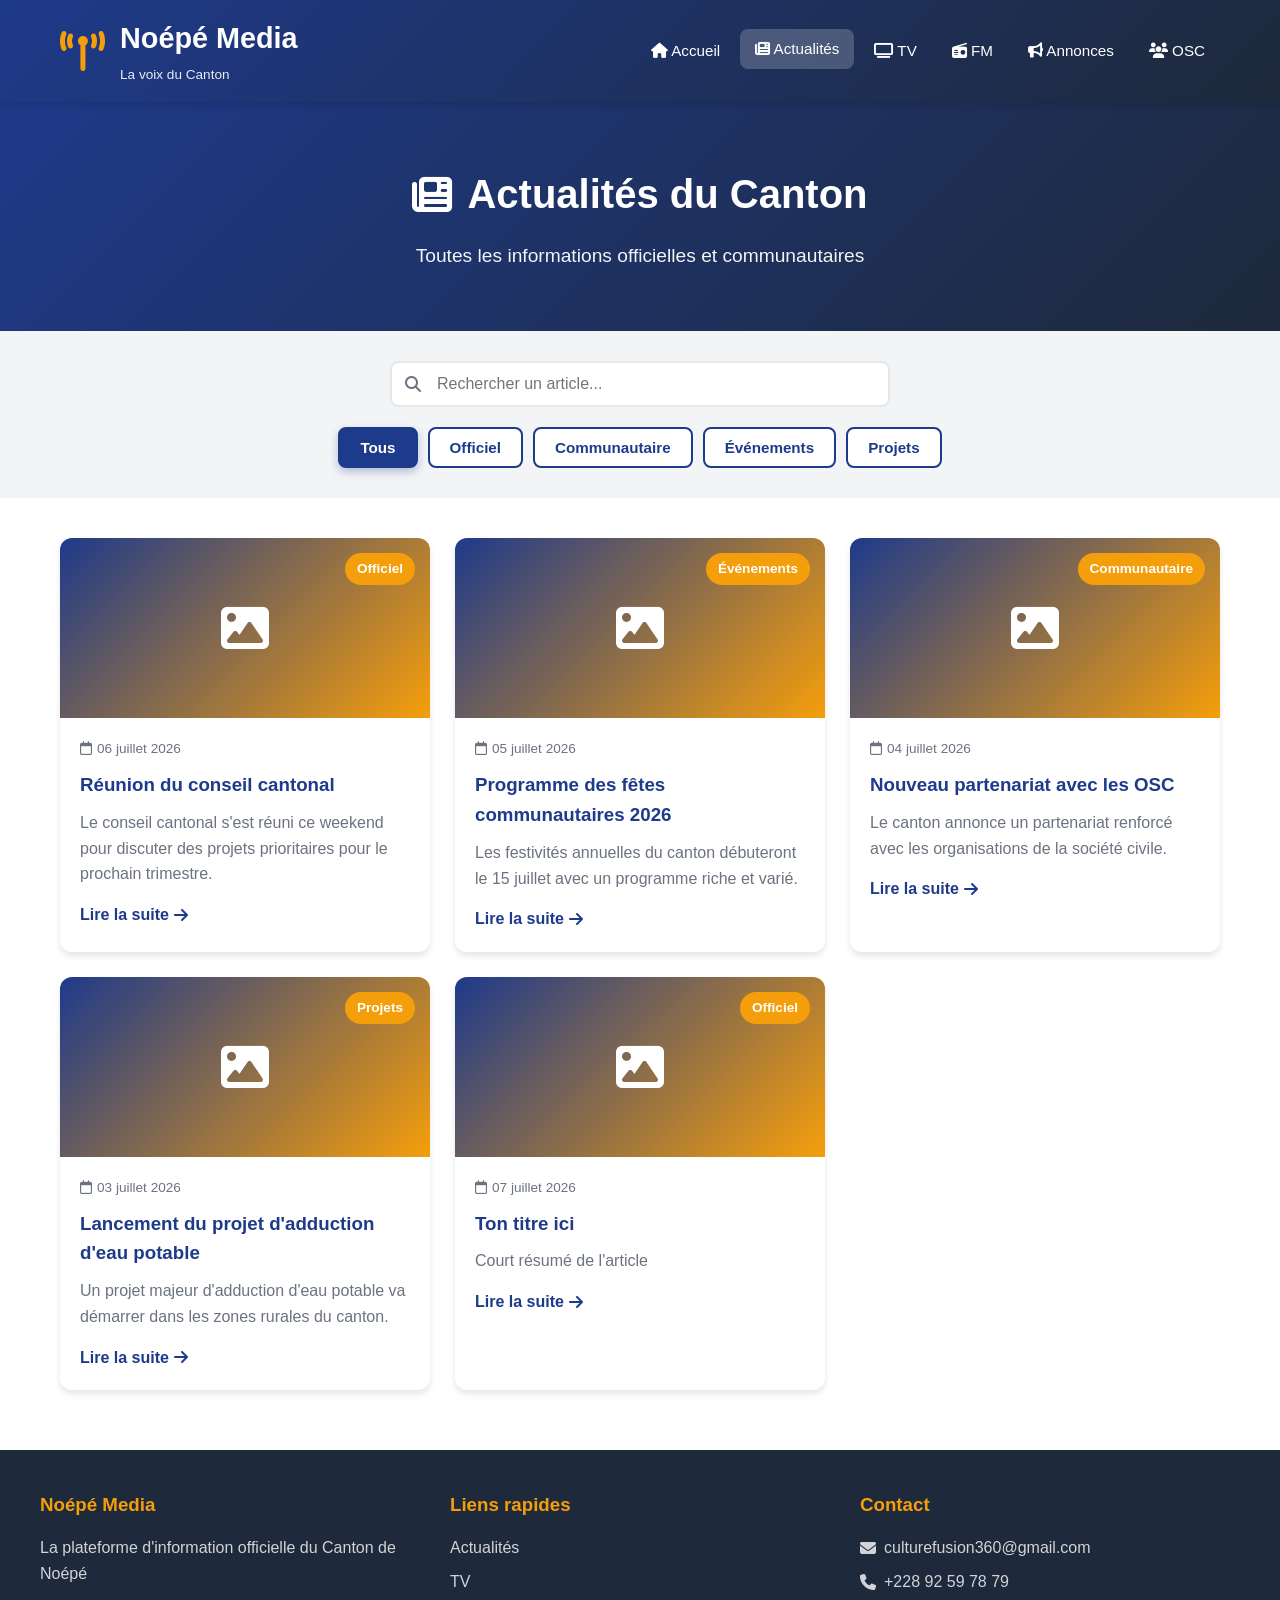
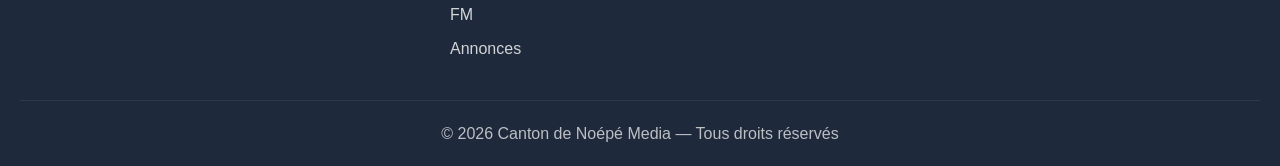
==== actualites.html @ 02be6c0e "Premier déploiement" ====
﻿<!DOCTYPE html>
<html lang="fr">
<head>
  <meta charset="UTF-8">
  <meta name="viewport" content="width=device-width, initial-scale=1.0">
  <title>Actualités - Canton de Noépé Media</title>
  <link rel="stylesheet" href="style.css">
  <link rel="stylesheet" href="https://cdnjs.cloudflare.com/ajax/libs/font-awesome/6.4.0/css/all.min.css">
</head>

<body>

  <!-- HEADER -->
  <header>
    <div class="header-container">
      <div class="logo">
        <i class="fas fa-broadcast-tower"></i>
        <div>
          <h1>Noépé Media</h1>
          <span>La voix du Canton</span>
        </div>
      </div>
      <nav>
        <a href="index.html"><i class="fas fa-home"></i> Accueil</a>
        <a href="actualites.html" class="active"><i class="fas fa-newspaper"></i> Actualités</a>
        <a href="tv.html"><i class="fas fa-tv"></i> TV</a>
        <a href="fm.html"><i class="fas fa-radio"></i> FM</a>
        <a href="annonces.html"><i class="fas fa-bullhorn"></i> Annonces</a>
        <a href="osc.html"><i class="fas fa-users"></i> OSC</a>
      </nav>
    </div>
  </header>

  <!-- HERO PAGE -->
  <section class="page-hero">
    <h2><i class="fas fa-newspaper"></i> Actualités du Canton</h2>
    <p>Toutes les informations officielles et communautaires</p>
  </section>

  <!-- FILTRES -->
  <section class="filters-section">
    <div class="filters-container">
      <div class="search-box">
        <i class="fas fa-search"></i>
        <input type="text" id="searchInput" placeholder="Rechercher un article..." onkeyup="filtrerActualites()">
      </div>
      <div class="filter-buttons">
        <button class="filter-btn active" onclick="filtrerParCategorie('Tous')">Tous</button>
        <button class="filter-btn" onclick="filtrerParCategorie('Officiel')">Officiel</button>
        <button class="filter-btn" onclick="filtrerParCategorie('Communautaire')">Communautaire</button>
        <button class="filter-btn" onclick="filtrerParCategorie('Événements')">Événements</button>
        <button class="filter-btn" onclick="filtrerParCategorie('Projets')">Projets</button>
      </div>
    </div>
  </section>

  <!-- LISTE DES ACTUALITÉS -->
  <section class="news-list">
    <div class="news-grid" id="actualitesContainer">
      <!-- Les actualités seront chargées ici dynamiquement -->
    </div>
  </section>

  <!-- FOOTER -->
  <footer>
    <div class="footer-content">
      <div class="footer-section">
        <h3>Noépé Media</h3>
        <p>La plateforme d'information officielle du Canton de Noépé</p>
      </div>
      <div class="footer-section">
        <h3>Liens rapides</h3>
        <a href="actualites.html">Actualités</a>
        <a href="tv.html">TV</a>
        <a href="fm.html">FM</a>
        <a href="annonces.html">Annonces</a>
      </div>
      <div class="footer-section">
        <h3>Contact</h3>
        <p><i class="fas fa-envelope"></i> culturefusion360@gmail.com</p>
        <p><i class="fas fa-phone"></i> +228 92 59 78 79</p>
      </div>
    </div>
    <div class="footer-bottom">
      <p>© 2026 Canton de Noépé Media — Tous droits réservés</p>
    </div>
  </footer>

  <!-- SCRIPT POUR CHARGER LES ACTUALITÉS -->
  <script>
    let toutesLesActualites = [];

    fetch('data/actualites.json')
      .then(response => response.json())
      .then(data => {
        toutesLesActualites = data.actualites;
        afficherActualites(toutesLesActualites);
      })
      .catch(error => console.error('Erreur:', error));

    function afficherActualites(actualites) {
      const container = document.getElementById('actualitesContainer');
      container.innerHTML = '';

      if (actualites.length === 0) {
        container.innerHTML = '<p style="text-align:center; grid-column: 1/-1;">Aucune actualité trouvée</p>';
        return;
      }

      actualites.forEach(actualite => {
        const dateFormatee = new Date(actualite.date).toLocaleDateString('fr-FR', {
          day: '2-digit',
          month: 'long',
          year: 'numeric'
        });

        // Vérifier si une image existe
        const hasImage = actualite.image && actualite.image !== '';
        const imageClass = hasImage ? 'has-image' : '';
        
        const imageContent = hasImage 
          ? `<img src="${actualite.image}" alt="${actualite.titre}" onerror="this.style.display='none'; this.parentElement.querySelector('i').style.display='block';">`
          : '<i class="fas fa-image"></i>';

        const card = `
          <article class="news-card" data-categorie="${actualite.categorie}">
            <div class="news-image ${imageClass}">
              ${imageContent}
              <i class="fas fa-image" style="display:none;"></i>
              <span class="news-category">${actualite.categorie}</span>
            </div>
            <div class="news-content">
              <span class="news-date"><i class="far fa-calendar"></i> ${dateFormatee}</span>
              <h3>${actualite.titre}</h3>
              <p>${actualite.resume}</p>
              <a href="${actualite.lien}" class="read-more">Lire la suite <i class="fas fa-arrow-right"></i></a>
            </div>
          </article>
        `;
        container.innerHTML += card;
      });
    }

    function filtrerParCategorie(categorie) {
      document.querySelectorAll('.filter-btn').forEach(btn => {
        btn.classList.remove('active');
        if (btn.textContent.trim() === categorie) {
          btn.classList.add('active');
        }
      });

      if (categorie === 'Tous') {
        afficherActualites(toutesLesActualites);
      } else {
        const actualitesFiltrees = toutesLesActualites.filter(a => a.categorie === categorie);
        afficherActualites(actualitesFiltrees);
      }
    }

    function filtrerActualites() {
      const recherche = document.getElementById('searchInput').value.toLowerCase();
      const actualitesFiltrees = toutesLesActualites.filter(a => 
        a.titre.toLowerCase().includes(recherche) || 
        a.resume.toLowerCase().includes(recherche)
      );
      afficherActualites(actualitesFiltrees);
    }
  </script>

</body>
</html>
---- style.css ----
﻿/* ============================================
   VARIABLES ET RESET
   ============================================ */
:root {
  --primary: #1e3a8a;
  --primary-dark: #1e293b;
  --secondary: #f59e0b;
  --accent: #10b981;
  --bg-light: #f3f4f6;
  --text-dark: #1f2937;
  --text-light: #6b7280;
  --white: #ffffff;
  --shadow: 0 4px 6px rgba(0,0,0,0.1);
  --radius: 12px;
}

* { margin: 0; padding: 0; box-sizing: border-box; }

body {
  font-family: 'Segoe UI', Tahoma, Geneva, Verdana, sans-serif;
  line-height: 1.6;
  color: var(--text-dark);
  background: var(--white);
}

/* ============================================
   HEADER & NAVIGATION
   ============================================ */
header {
  background: linear-gradient(135deg, var(--primary), var(--primary-dark));
  color: var(--white);
  padding: 15px 0;
  position: sticky;
  top: 0;
  z-index: 1000;
  box-shadow: var(--shadow);
}

.header-container {
  max-width: 1200px;
  margin: 0 auto;
  padding: 0 20px;
  display: flex;
  justify-content: space-between;
  align-items: center;
  flex-wrap: wrap;
}

.logo { display: flex; align-items: center; gap: 15px; }
.logo i { font-size: 2.5rem; color: var(--secondary); }
.logo h1 { font-size: 1.8rem; margin: 0; }
.logo span { font-size: 0.85rem; opacity: 0.9; }

nav { display: flex; gap: 5px; flex-wrap: wrap; }
nav a {
  color: var(--white);
  text-decoration: none;
  padding: 8px 15px;
  border-radius: 8px;
  transition: all 0.3s;
  font-size: 0.95rem;
}
nav a:hover, nav a.active { background: rgba(255,255,255,0.2); transform: translateY(-2px); }

/* ============================================
   HERO (ACCUEIL)
   ============================================ */
.hero {
  background: linear-gradient(135deg, var(--primary), var(--primary-dark));
  color: var(--white);
  padding: 80px 20px;
  text-align: center;
}

.hero-content { max-width: 800px; margin: 0 auto; }
.hero h2 { font-size: 2.5rem; margin-bottom: 20px; }
.hero p { font-size: 1.2rem; margin-bottom: 30px; opacity: 0.95; }

.hero-buttons { display: flex; gap: 15px; justify-content: center; flex-wrap: wrap; }

/* ============================================
   BOUTONS
   ============================================ */
.btn {
  padding: 12px 30px;
  border-radius: 8px;
  text-decoration: none;
  font-weight: 600;
  transition: all 0.3s;
  display: inline-flex;
  align-items: center;
  gap: 8px;
}

.btn-primary { background: var(--secondary); color: var(--white); }
.btn-primary:hover { background: #d97706; transform: translateY(-2px); }
.btn-secondary { background: rgba(255,255,255,0.2); color: var(--white); border: 2px solid var(--white); }
.btn-secondary:hover { background: var(--white); color: var(--primary); }

/* ============================================
   STATS (ACCUEIL)
   ============================================ */
.stats {
  max-width: 1200px;
  margin: -40px auto 0;
  padding: 0 20px;
  display: grid;
  grid-template-columns: repeat(auto-fit, minmax(200px, 1fr));
  gap: 20px;
  position: relative;
  z-index: 10;
}

.stat-card {
  background: var(--white);
  padding: 30px;
  border-radius: var(--radius);
  text-align: center;
  box-shadow: var(--shadow);
  transition: transform 0.3s;
}
.stat-card:hover { transform: translateY(-5px); }
.stat-card i { font-size: 2.5rem; color: var(--primary); margin-bottom: 10px; }
.stat-card h3 { font-size: 2rem; color: var(--primary); margin: 10px 0; }
.stat-card p { color: var(--text-light); }

/* ============================================
   FOOTER
   ============================================ */
footer {
  background: var(--primary-dark);
  color: var(--white);
  padding: 40px 20px 20px;
  margin-top: 60px;
}

.footer-content {
  max-width: 1200px;
  margin: 0 auto;
  display: grid;
  grid-template-columns: repeat(auto-fit, minmax(250px, 1fr));
  gap: 30px;
  margin-bottom: 30px;
}

.footer-section h3 { margin-bottom: 15px; color: var(--secondary); }
.footer-section a { display: block; color: var(--white); text-decoration: none; margin-bottom: 8px; opacity: 0.8; }
.footer-section a:hover { opacity: 1; }
.footer-section p { opacity: 0.8; margin-bottom: 8px; display: flex; align-items: center; gap: 8px; }
.footer-bottom { text-align: center; padding-top: 20px; border-top: 1px solid rgba(255,255,255,0.1); opacity: 0.7; }

/* ============================================
   PAGES INTÉRIEURES - HERO
   ============================================ */
.page-hero {
  background: linear-gradient(135deg, var(--primary), var(--primary-dark));
  color: var(--white);
  padding: 60px 20px;
  text-align: center;
}
.page-hero h2 { font-size: 2.5rem; margin-bottom: 15px; color: var(--white); justify-content: center; display: flex; align-items: center; gap: 15px; }
.page-hero p { font-size: 1.2rem; opacity: 0.95; }

/* ============================================
   FILTRES ET RECHERCHE (ACTUALITÉS)
   ============================================ */
.filters-section {
  background: var(--bg-light);
  padding: 30px 20px;
  margin: 0;
  max-width: 100%;
}

.filters-container {
  max-width: 1200px;
  margin: 0 auto;
  display: flex;
  flex-direction: column;
  gap: 20px;
  align-items: center;
}

.search-box {
  position: relative;
  width: 100%;
  max-width: 500px;
}

.search-box i {
  position: absolute;
  left: 15px;
  top: 50%;
  transform: translateY(-50%);
  color: var(--text-light);
}

.search-box input {
  width: 100%;
  padding: 12px 15px 12px 45px;
  border: 2px solid #e5e7eb;
  border-radius: 8px;
  font-size: 1rem;
  transition: border-color 0.3s;
}

.search-box input:focus {
  outline: none;
  border-color: var(--primary);
}

.filter-buttons {
  display: flex;
  gap: 10px;
  justify-content: center;
  flex-wrap: wrap;
}

.filter-btn {
  padding: 10px 20px;
  border: 2px solid var(--primary);
  background: var(--white);
  color: var(--primary);
  border-radius: 8px;
  cursor: pointer;
  font-weight: 600;
  transition: all 0.3s;
  font-size: 0.95rem;
}

.filter-btn:hover {
  background: var(--primary);
  color: var(--white);
  transform: translateY(-2px);
}

.filter-btn.active {
  background: var(--primary);
  color: var(--white);
  box-shadow: 0 4px 8px rgba(30, 58, 138, 0.3);
}

/* ============================================
   CATÉGORIES (TV & FM)
   ============================================ */
.categories-section {
  max-width: 1200px;
  margin: 40px auto;
  padding: 0 20px;
}

.category-tabs {
  display: flex;
  gap: 10px;
  flex-wrap: wrap;
  justify-content: center;
}

.category-tab {
  padding: 12px 25px;
  border: 2px solid var(--primary);
  background: var(--white);
  color: var(--primary);
  border-radius: 8px;
  cursor: pointer;
  font-weight: 600;
  transition: all 0.3s;
  display: flex;
  align-items: center;
  gap: 8px;
  font-size: 0.95rem;
}

.category-tab:hover {
  background: var(--primary);
  color: var(--white);
  transform: translateY(-2px);
}

.category-tab.active {
  background: var(--primary);
  color: var(--white);
  box-shadow: 0 4px 8px rgba(30, 58, 138, 0.3);
}

/* ============================================
   GRILLES - ACTUALITÉS, TV, OSC, ANNONCES
   ============================================ */
.news-list, .video-grid-section, .osc-list, .ads-section, .audio-list {
  max-width: 1200px;
  margin: 40px auto;
  padding: 0 20px;
}

.news-list h2, .osc-list h2, .ads-section h2 {
  font-size: 2rem;
  margin-bottom: 30px;
  color: var(--primary);
}

.news-grid, .video-grid, .osc-grid, .ads-grid {
  display: grid;
  grid-template-columns: repeat(auto-fill, minmax(320px, 1fr));
  gap: 25px;
  margin-top: 30px;
}

.audio-grid {
  display: grid;
  gap: 20px;
  margin-top: 30px;
}

/* ============================================
   CARTES - ACTUALITÉS
   ============================================ */
.news-card {
  background: var(--white);
  border-radius: var(--radius);
  overflow: hidden;
  box-shadow: var(--shadow);
  transition: all 0.3s;
}
.news-card:hover { transform: translateY(-5px); box-shadow: 0 8px 16px rgba(0,0,0,0.15); }

.news-image {
  background: linear-gradient(135deg, var(--primary), var(--secondary));
  height: 180px;
  display: flex;
  align-items: center;
  justify-content: center;
  color: var(--white);
  font-size: 3rem;
  position: relative;
}

.news-category {
  position: absolute;
  top: 15px;
  right: 15px;
  background: var(--secondary);
  color: var(--white);
  padding: 5px 12px;
  border-radius: 20px;
  font-size: 0.85rem;
  font-weight: 600;
}

.news-content { padding: 20px; }
.news-date { color: var(--text-light); font-size: 0.85rem; display: flex; align-items: center; gap: 5px; }
.news-content h3 { margin: 10px 0; color: var(--primary); }
.news-content p { color: var(--text-light); margin-bottom: 15px; }

.read-more {
  color: var(--primary);
  text-decoration: none;
  font-weight: 600;
  display: inline-flex;
  align-items: center;
  gap: 5px;
  transition: gap 0.3s;
}
.read-more:hover { gap: 10px; }

/* ============================================
   CARTES - VIDÉOS TV
   ============================================ */
.featured-video { max-width: 1200px; margin: 40px auto; padding: 0 20px; }

.video-container {
  background: var(--primary-dark);
  border-radius: var(--radius);
  overflow: hidden;
  margin-bottom: 20px;
}

.video-info {
  background: var(--white);
  padding: 25px;
  border-radius: var(--radius);
  box-shadow: var(--shadow);
}
.video-info h3 { color: var(--primary); margin-bottom: 15px; }
.video-info p { color: var(--text-light); }

.video-meta {
  display: flex;
  gap: 20px;
  margin-top: 15px;
  flex-wrap: wrap;
}
.video-meta span {
  color: var(--text-light);
  display: flex;
  align-items: center;
  gap: 5px;
}

.video-card {
  background: var(--white);
  border-radius: var(--radius);
  overflow: hidden;
  box-shadow: var(--shadow);
  transition: all 0.3s;
  cursor: pointer;
}
.video-card:hover { transform: translateY(-5px); box-shadow: 0 8px 16px rgba(0,0,0,0.15); }

.video-thumbnail {
  background: linear-gradient(135deg, var(--primary), var(--primary-dark));
  height: 200px;
  display: flex;
  align-items: center;
  justify-content: center;
  position: relative;
  color: var(--white);
}

.video-thumbnail i {
  font-size: 4rem;
  opacity: 0.8;
}

.video-duration {
  position: absolute;
  bottom: 10px;
  right: 10px;
  background: rgba(0,0,0,0.8);
  color: var(--white);
  padding: 5px 10px;
  border-radius: 5px;
  font-size: 0.85rem;
  font-weight: 600;
}

.video-card-content { padding: 20px; }
.video-card-content h4 { color: var(--primary); margin-bottom: 10px; }
.video-card-content p { color: var(--text-light); margin-bottom: 15px; }

/* ============================================
   CARTES - AUDIO FM
   ============================================ */
.main-player { max-width: 1200px; margin: 40px auto; padding: 0 20px; }

.player-container {
  background: linear-gradient(135deg, var(--primary), var(--primary-dark));
  border-radius: var(--radius);
  padding: 40px;
  color: var(--white);
  text-align: center;
}

.player-visual i { font-size: 4rem; margin-bottom: 20px; animation: pulse 2s infinite; }
.player-visual h3 { font-size: 1.8rem; margin-bottom: 10px; }

@keyframes pulse {
  0%, 100% { opacity: 1; }
  50% { opacity: 0.5; }
}

.player-controls audio {
  width: 100%;
  max-width: 600px;
  margin-top: 20px;
}

.player-info {
  display: flex;
  justify-content: center;
  gap: 30px;
  flex-wrap: wrap;
  margin-top: 20px;
}

.info-item {
  display: flex;
  align-items: center;
  gap: 8px;
}

.audio-card {
  background: var(--white);
  border-radius: var(--radius);
  padding: 25px;
  box-shadow: var(--shadow);
  display: flex;
  gap: 20px;
  transition: all 0.3s;
  cursor: pointer;
}

.audio-card:hover {
  transform: translateX(5px);
  box-shadow: 0 8px 16px rgba(0,0,0,0.15);
}

.audio-icon {
  flex-shrink: 0;
  width: 80px;
  height: 80px;
  background: linear-gradient(135deg, var(--primary), var(--secondary));
  border-radius: 50%;
  display: flex;
  align-items: center;
  justify-content: center;
  color: var(--white);
  font-size: 2.5rem;
}

.audio-content { flex: 1; }
.audio-content h4 { color: var(--primary); margin-bottom: 8px; }
.audio-content p { color: var(--text-light); margin-bottom: 15px; }

.audio-meta {
  display: flex;
  gap: 20px;
  margin-bottom: 15px;
  flex-wrap: wrap;
}

.audio-meta span {
  color: var(--text-light);
  font-size: 0.9rem;
  display: flex;
  align-items: center;
  gap: 5px;
}

.audio-content audio { width: 100%; }

/* ============================================
   CARTES - OSC
   ============================================ */
.osc-card {
  background: var(--white);
  border-radius: var(--radius);
  overflow: hidden;
  box-shadow: var(--shadow);
  transition: all 0.3s;
}
.osc-card:hover { transform: translateY(-5px); box-shadow: 0 8px 16px rgba(0,0,0,0.15); }

.osc-header {
  background: linear-gradient(135deg, var(--primary), var(--primary-dark));
  padding: 25px;
  display: flex;
  align-items: center;
  gap: 20px;
  color: var(--white);
}

.osc-logo {
  width: 70px;
  height: 70px;
  background: rgba(255,255,255,0.2);
  border-radius: 50%;
  display: flex;
  align-items: center;
  justify-content: center;
  font-size: 2rem;
  flex-shrink: 0;
}

.osc-info h3 { font-size: 1.3rem; margin-bottom: 5px; }
.osc-category { background: var(--secondary); padding: 4px 12px; border-radius: 20px; font-size: 0.85rem; font-weight: 600; display: inline-block; }

.osc-content { padding: 25px; }
.osc-content p { color: var(--text-light); margin-bottom: 20px; }

.osc-details { margin-bottom: 20px; }
.detail-item {
  display: flex;
  align-items: center;
  gap: 10px;
  margin-bottom: 10px;
  color: var(--text-dark);
}
.detail-item i { color: var(--primary); width: 20px; }

.osc-actions { display: flex; gap: 10px; }
.osc-actions .btn { flex: 1; justify-content: center; padding: 10px 20px; font-size: 0.9rem; }

/* ============================================
   CARTES - ANNONCES
   ============================================ */
.ads-section h2 {
  font-size: 2rem;
  margin-bottom: 30px;
  color: var(--primary);
  display: flex;
  align-items: center;
  gap: 10px;
}

.ad-card {
  background: #fff3cd;
  padding: 25px;
  border-radius: var(--radius);
  text-align: center;
  border-left: 4px solid var(--secondary);
}

.ad-card i { font-size: 2.5rem; color: var(--secondary); margin-bottom: 15px; }
.ad-card h4 { color: var(--primary); margin-bottom: 10px; }

/* ============================================
   PAGINATION
   ============================================ */
.pagination {
  display: flex;
  justify-content: center;
  gap: 10px;
  margin-top: 40px;
}

.page-btn {
  padding: 10px 15px;
  border: 2px solid var(--primary);
  background: var(--white);
  color: var(--primary);
  border-radius: 8px;
  cursor: pointer;
  font-weight: 600;
  transition: all 0.3s;
}

.page-btn:hover, .page-btn.active {
  background: var(--primary);
  color: var(--white);
}

/* ============================================
   RESPONSIVE - MOBILE
   ============================================ */
@media (max-width: 768px) {
  .header-container { flex-direction: column; text-align: center; }
  nav { margin-top: 15px; justify-content: center; }
  .hero h2 { font-size: 1.8rem; }
  .page-hero h2 { font-size: 1.8rem; }
  .stats { grid-template-columns: repeat(2, 1fr); }
  
  .filter-buttons, .category-tabs { gap: 8px; }
  .filter-btn, .category-tab { padding: 8px 15px; font-size: 0.9rem; }
  
  .news-grid, .video-grid, .osc-grid {
    grid-template-columns: 1fr;
  }
  
  .audio-card { flex-direction: column; text-align: center; }
  .audio-icon { margin: 0 auto; }
  
  .osc-header { flex-direction: column; text-align: center; }
  .osc-actions { flex-direction: column; }
  
  .video-meta, .player-info { justify-content: center; }
}

/* ============================================
   IMAGES DANS LES CARTES
   ============================================ */

.news-image img,
.video-thumbnail img,
.osc-logo img {
  width: 100%;
  height: 100%;
  object-fit: cover;
  display: block;
}

.news-image i,
.video-thumbnail i,
.osc-logo i {
  z-index: 1;
}

/* Si l'image existe, masquer l'icône */
.news-image.has-image i,
.video-thumbnail.has-image i,
.osc-logo.has-image i {
  display: none;
}

/* Améliorer l'affichage des images */
.news-image {
  position: relative;
  overflow: hidden;
}

.news-image img {
  transition: transform 0.3s;
}

.news-card:hover .news-image img {
  transform: scale(1.05);
}

/* Logo plus grand pour OSC */
.osc-logo.large {
  width: 120px;
  height: 120px;
  font-size: 3rem;
}

/* ============================================
   IMAGES - TV, FM, OSC
   ============================================ */

/* Images dans les vidéos */
.video-thumbnail img {
  width: 100%;
  height: 100%;
  object-fit: cover;
  display: block;
}

.video-thumbnail.has-image i {
  display: none;
}

.video-thumbnail.has-image img {
  position: absolute;
  top: 0;
  left: 0;
}

.video-card:hover .video-thumbnail img {
  transform: scale(1.05);
  transition: transform 0.3s;
}

/* Images dans le player FM */
.player-visual {
  position: relative;
}

.player-visual img.player-cover {
  width: 150px;
  height: 150px;
  border-radius: 50%;
  object-fit: cover;
  margin-bottom: 20px;
  border: 4px solid rgba(255,255,255,0.3);
}

.player-visual.has-image .player-icon {
  display: none;
}

/* Images dans les cartes audio */
.audio-icon img {
  width: 100%;
  height: 100%;
  object-fit: cover;
  border-radius: 50%;
}

.audio-icon.has-image i {
  display: none;
}

/* Images dans les OSC */
.osc-logo img {
  width: 100%;
  height: 100%;
  object-fit: cover;
  border-radius: 50%;
}

.osc-logo.has-image i {
  display: none;
}

.osc-photo-container {
  width: 100%;
  height: 200px;
  overflow: hidden;
}

.osc-photo {
  width: 100%;
  height: 100%;
  object-fit: cover;
  transition: transform 0.3s;
}

.osc-card:hover .osc-photo {
  transform: scale(1.05);
}

/* Responsive */
@media (max-width: 768px) {
  .player-visual img.player-cover {
    width: 120px;
    height: 120px;
  }
}
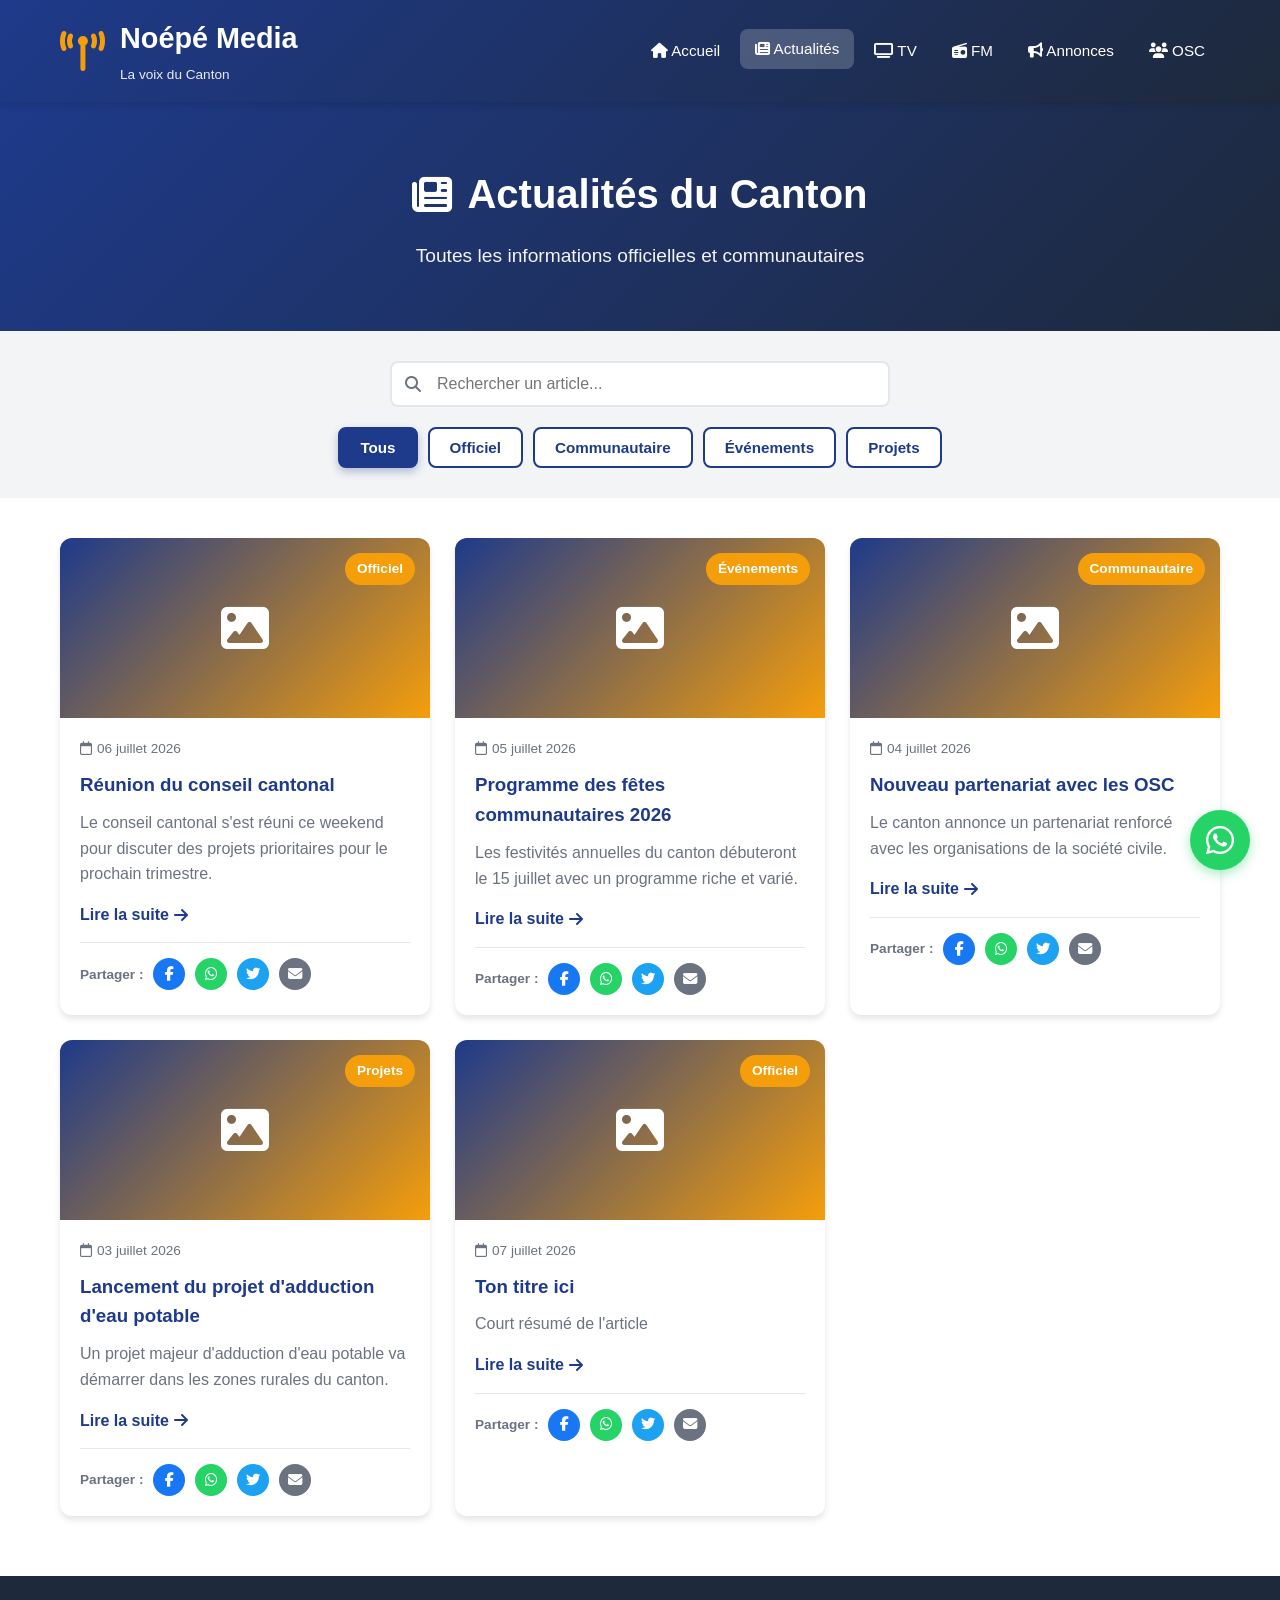
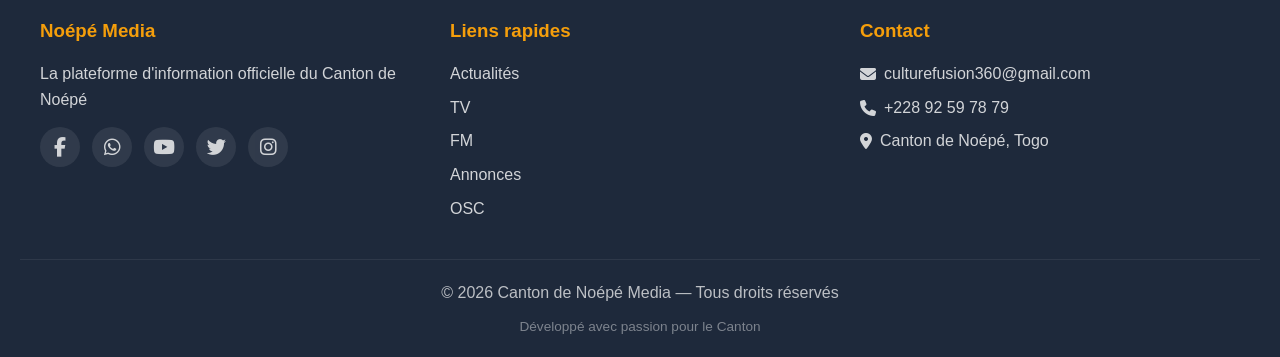
==== commit 8889fe73: "Ajout réseaux sociaux, boutons de partage et WhatsApp flottant" ====
--- a/actualites.html
+++ b/actualites.html
@@ -4,6 +4,28 @@
   <meta charset="UTF-8">
   <meta name="viewport" content="width=device-width, initial-scale=1.0">
   <title>Actualités - Canton de Noépé Media</title>
+  
+  <!-- MÉTADONNÉES POUR PARTAGE SOCIAL (Open Graph) -->
+  <meta property="og:title" content="Actualités - Noépé Media">
+  <meta property="og:description" content="Toutes les informations officielles et communautaires du Canton de Noépé">
+  <meta property="og:image" content="https://mario12185.github.io/noepe-media/images/logo.png">
+  <meta property="og:url" content="https://mario12185.github.io/noepe-media/actualites.html">
+  <meta property="og:type" content="website">
+  <meta property="og:locale" content="fr_FR">
+  
+  <!-- Twitter Card -->
+  <meta name="twitter:card" content="summary_large_image">
+  <meta name="twitter:title" content="Actualités - Noépé Media">
+  <meta name="twitter:description" content="Toutes les informations officielles et communautaires du Canton de Noépé">
+  <meta name="twitter:image" content="https://mario12185.github.io/noepe-media/images/logo.png">
+  
+  <!-- Description SEO -->
+  <meta name="description" content="Actualités officielles et communautaires du Canton de Noépé. Restez informé sur les projets, événements et décisions du canton.">
+  
+  <!-- Favicon -->
+  <link rel="icon" type="image/png" href="images/favicon.png">
+  
+  <!-- Styles -->
   <link rel="stylesheet" href="style.css">
   <link rel="stylesheet" href="https://cdnjs.cloudflare.com/ajax/libs/font-awesome/6.4.0/css/all.min.css">
 </head>
@@ -67,6 +89,23 @@
       <div class="footer-section">
         <h3>Noépé Media</h3>
         <p>La plateforme d'information officielle du Canton de Noépé</p>
+        <div class="social-links">
+          <a href="https://facebook.com/noepemedia" target="_blank" title="Facebook" class="facebook">
+            <i class="fab fa-facebook-f"></i>
+          </a>
+          <a href="https://wa.me/22892597879" target="_blank" title="WhatsApp" class="whatsapp">
+            <i class="fab fa-whatsapp"></i>
+          </a>
+          <a href="https://youtube.com/@noepemedia" target="_blank" title="YouTube" class="youtube">
+            <i class="fab fa-youtube"></i>
+          </a>
+          <a href="https://twitter.com/noepemedia" target="_blank" title="Twitter" class="twitter">
+            <i class="fab fa-twitter"></i>
+          </a>
+          <a href="https://instagram.com/noepemedia" target="_blank" title="Instagram" class="instagram">
+            <i class="fab fa-instagram"></i>
+          </a>
+        </div>
       </div>
       <div class="footer-section">
         <h3>Liens rapides</h3>
@@ -74,17 +113,25 @@
         <a href="tv.html">TV</a>
         <a href="fm.html">FM</a>
         <a href="annonces.html">Annonces</a>
+        <a href="osc.html">OSC</a>
       </div>
       <div class="footer-section">
         <h3>Contact</h3>
         <p><i class="fas fa-envelope"></i> culturefusion360@gmail.com</p>
         <p><i class="fas fa-phone"></i> +228 92 59 78 79</p>
+        <p><i class="fas fa-map-marker-alt"></i> Canton de Noépé, Togo</p>
       </div>
     </div>
     <div class="footer-bottom">
       <p>© 2026 Canton de Noépé Media — Tous droits réservés</p>
+      <p class="footer-credits">Développé avec passion pour le Canton</p>
     </div>
   </footer>
+
+  <!-- BOUTON WHATSAPP FLOTTANT -->
+  <a href="https://wa.me/22892597879?text=Bonjour%20Noépé%20Media%20!" target="_blank" class="whatsapp-float" title="Contactez-nous sur WhatsApp">
+    <i class="fab fa-whatsapp"></i>
+  </a>
 
   <!-- SCRIPT POUR CHARGER LES ACTUALITÉS -->
   <script>
@@ -121,6 +168,11 @@
         const imageContent = hasImage 
           ? `<img src="${actualite.image}" alt="${actualite.titre}" onerror="this.style.display='none'; this.parentElement.querySelector('i').style.display='block';">`
           : '<i class="fas fa-image"></i>';
+
+        // URL de partage
+        const shareUrl = encodeURIComponent(window.location.href);
+        const shareTitle = encodeURIComponent(actualite.titre);
+        const shareText = encodeURIComponent(actualite.resume);
 
         const card = `
           <article class="news-card" data-categorie="${actualite.categorie}">
@@ -134,6 +186,23 @@
               <h3>${actualite.titre}</h3>
               <p>${actualite.resume}</p>
               <a href="${actualite.lien}" class="read-more">Lire la suite <i class="fas fa-arrow-right"></i></a>
+              
+              <!-- BOUTONS DE PARTAGE -->
+              <div class="share-buttons">
+                <span class="share-label">Partager :</span>
+                <a href="https://www.facebook.com/sharer/sharer.php?u=${shareUrl}" target="_blank" class="share-btn facebook" title="Partager sur Facebook">
+                  <i class="fab fa-facebook-f"></i>
+                </a>
+                <a href="https://wa.me/?text=${shareTitle}%20${shareUrl}" target="_blank" class="share-btn whatsapp" title="Partager sur WhatsApp">
+                  <i class="fab fa-whatsapp"></i>
+                </a>
+                <a href="https://twitter.com/intent/tweet?text=${shareTitle}&url=${shareUrl}" target="_blank" class="share-btn twitter" title="Partager sur Twitter">
+                  <i class="fab fa-twitter"></i>
+                </a>
+                <a href="mailto:?subject=${shareTitle}&body=${shareText}%20${shareUrl}" class="share-btn email" title="Partager par email">
+                  <i class="fas fa-envelope"></i>
+                </a>
+              </div>
             </div>
           </article>
         `;
--- a/style.css
+++ b/style.css
@@ -162,7 +162,7 @@
 .page-hero p { font-size: 1.2rem; opacity: 0.95; }
 
 /* ============================================
-   FILTRES ET RECHERCHE (ACTUALITÉS)
+   FILTRES ET RECHERCHE (ACTUALITÉS & OSC)
    ============================================ */
 .filters-section {
   background: var(--bg-light);
@@ -295,6 +295,9 @@
   font-size: 2rem;
   margin-bottom: 30px;
   color: var(--primary);
+  display: flex;
+  align-items: center;
+  gap: 10px;
 }
 
 .news-grid, .video-grid, .osc-grid, .ads-grid {
@@ -331,6 +334,23 @@
   color: var(--white);
   font-size: 3rem;
   position: relative;
+  overflow: hidden;
+}
+
+.news-image img {
+  width: 100%;
+  height: 100%;
+  object-fit: cover;
+  display: block;
+  transition: transform 0.3s;
+}
+
+.news-card:hover .news-image img {
+  transform: scale(1.05);
+}
+
+.news-image.has-image i {
+  display: none;
 }
 
 .news-category {
@@ -343,6 +363,7 @@
   border-radius: 20px;
   font-size: 0.85rem;
   font-weight: 600;
+  z-index: 2;
 }
 
 .news-content { padding: 20px; }
@@ -413,6 +434,26 @@
   justify-content: center;
   position: relative;
   color: var(--white);
+  overflow: hidden;
+}
+
+.video-thumbnail img {
+  width: 100%;
+  height: 100%;
+  object-fit: cover;
+  display: block;
+  position: absolute;
+  top: 0;
+  left: 0;
+  transition: transform 0.3s;
+}
+
+.video-card:hover .video-thumbnail img {
+  transform: scale(1.05);
+}
+
+.video-thumbnail.has-image i {
+  display: none;
 }
 
 .video-thumbnail i {
@@ -430,6 +471,7 @@
   border-radius: 5px;
   font-size: 0.85rem;
   font-weight: 600;
+  z-index: 2;
 }
 
 .video-card-content { padding: 20px; }
@@ -447,6 +489,23 @@
   padding: 40px;
   color: var(--white);
   text-align: center;
+}
+
+.player-visual {
+  position: relative;
+}
+
+.player-visual img.player-cover {
+  width: 150px;
+  height: 150px;
+  border-radius: 50%;
+  object-fit: cover;
+  margin-bottom: 20px;
+  border: 4px solid rgba(255,255,255,0.3);
+}
+
+.player-visual.has-image .player-icon {
+  display: none;
 }
 
 .player-visual i { font-size: 4rem; margin-bottom: 20px; animation: pulse 2s infinite; }
@@ -504,6 +563,18 @@
   justify-content: center;
   color: var(--white);
   font-size: 2.5rem;
+  overflow: hidden;
+}
+
+.audio-icon img {
+  width: 100%;
+  height: 100%;
+  object-fit: cover;
+  border-radius: 50%;
+}
+
+.audio-icon.has-image i {
+  display: none;
 }
 
 .audio-content { flex: 1; }
@@ -558,6 +629,24 @@
   justify-content: center;
   font-size: 2rem;
   flex-shrink: 0;
+  overflow: hidden;
+}
+
+.osc-logo img {
+  width: 100%;
+  height: 100%;
+  object-fit: cover;
+  border-radius: 50%;
+}
+
+.osc-logo.has-image i {
+  display: none;
+}
+
+.osc-logo.large {
+  width: 120px;
+  height: 120px;
+  font-size: 3rem;
 }
 
 .osc-info h3 { font-size: 1.3rem; margin-bottom: 5px; }
@@ -565,6 +654,23 @@
 
 .osc-content { padding: 25px; }
 .osc-content p { color: var(--text-light); margin-bottom: 20px; }
+
+.osc-photo-container {
+  width: 100%;
+  height: 200px;
+  overflow: hidden;
+}
+
+.osc-photo {
+  width: 100%;
+  height: 100%;
+  object-fit: cover;
+  transition: transform 0.3s;
+}
+
+.osc-card:hover .osc-photo {
+  transform: scale(1.05);
+}
 
 .osc-details { margin-bottom: 20px; }
 .detail-item {
@@ -582,15 +688,6 @@
 /* ============================================
    CARTES - ANNONCES
    ============================================ */
-.ads-section h2 {
-  font-size: 2rem;
-  margin-bottom: 30px;
-  color: var(--primary);
-  display: flex;
-  align-items: center;
-  gap: 10px;
-}
-
 .ad-card {
   background: #fff3cd;
   padding: 25px;
@@ -601,6 +698,41 @@
 
 .ad-card i { font-size: 2.5rem; color: var(--secondary); margin-bottom: 15px; }
 .ad-card h4 { color: var(--primary); margin-bottom: 10px; }
+
+/* ============================================
+   APPEL À L'ACTION - ANNONCES
+   ============================================ */
+.ads-cta {
+  margin-top: 50px;
+  padding: 40px;
+  background: linear-gradient(135deg, var(--primary), var(--primary-dark));
+  border-radius: var(--radius);
+  text-align: center;
+  color: var(--white);
+}
+
+.ads-cta h3 {
+  font-size: 1.8rem;
+  margin-bottom: 15px;
+  color: var(--white);
+}
+
+.ads-cta p {
+  font-size: 1.1rem;
+  margin-bottom: 25px;
+  opacity: 0.95;
+}
+
+.cta-buttons {
+  display: flex;
+  gap: 15px;
+  justify-content: center;
+  flex-wrap: wrap;
+}
+
+.cta-buttons .btn-secondary {
+  background: transparent;
+}
 
 /* ============================================
    PAGINATION
@@ -629,6 +761,114 @@
 }
 
 /* ============================================
+   RÉSEAUX SOCIAUX - FOOTER
+   ============================================ */
+.social-links {
+  display: flex;
+  gap: 12px;
+  margin-top: 15px;
+}
+
+.social-links a {
+  width: 40px;
+  height: 40px;
+  border-radius: 50%;
+  background: rgba(255,255,255,0.1);
+  display: flex;
+  align-items: center;
+  justify-content: center;
+  color: var(--white);
+  font-size: 1.2rem;
+  transition: all 0.3s;
+  text-decoration: none;
+}
+
+.social-links a:hover {
+  transform: translateY(-3px);
+  box-shadow: 0 4px 12px rgba(0,0,0,0.3);
+}
+
+.social-links a.facebook:hover { background: #1877f2; }
+.social-links a.whatsapp:hover { background: #25d366; }
+.social-links a.youtube:hover { background: #ff0000; }
+.social-links a.twitter:hover { background: #1da1f2; }
+.social-links a.instagram:hover { background: linear-gradient(45deg, #f09433, #e6683c, #dc2743, #cc2366, #bc1888); }
+
+.footer-credits {
+  margin-top: 10px;
+  font-size: 0.85rem;
+  opacity: 0.6;
+}
+
+/* ============================================
+   BOUTONS DE PARTAGE - ACTUALITÉS
+   ============================================ */
+.share-buttons {
+  display: flex;
+  align-items: center;
+  gap: 10px;
+  margin-top: 15px;
+  padding-top: 15px;
+  border-top: 1px solid #e5e7eb;
+}
+
+.share-label {
+  font-size: 0.85rem;
+  color: var(--text-light);
+  font-weight: 600;
+}
+
+.share-btn {
+  width: 32px;
+  height: 32px;
+  border-radius: 50%;
+  display: flex;
+  align-items: center;
+  justify-content: center;
+  color: var(--white);
+  font-size: 0.9rem;
+  transition: all 0.3s;
+  text-decoration: none;
+}
+
+.share-btn:hover {
+  transform: scale(1.1);
+  box-shadow: 0 2px 8px rgba(0,0,0,0.2);
+}
+
+.share-btn.facebook { background: #1877f2; }
+.share-btn.whatsapp { background: #25d366; }
+.share-btn.twitter { background: #1da1f2; }
+.share-btn.email { background: #6b7280; }
+
+/* ============================================
+   BOUTON WHATSAPP FLOTTANT
+   ============================================ */
+.whatsapp-float {
+  position: fixed;
+  bottom: 30px;
+  right: 30px;
+  width: 60px;
+  height: 60px;
+  background: #25d366;
+  border-radius: 50%;
+  display: flex;
+  align-items: center;
+  justify-content: center;
+  color: var(--white);
+  font-size: 2rem;
+  box-shadow: 0 4px 12px rgba(37, 211, 102, 0.4);
+  z-index: 999;
+  transition: all 0.3s;
+  text-decoration: none;
+}
+
+.whatsapp-float:hover {
+  transform: scale(1.1);
+  box-shadow: 0 6px 20px rgba(37, 211, 102, 0.6);
+}
+
+/* ============================================
    RESPONSIVE - MOBILE
    ============================================ */
 @media (max-width: 768px) {
@@ -641,7 +881,7 @@
   .filter-buttons, .category-tabs { gap: 8px; }
   .filter-btn, .category-tab { padding: 8px 15px; font-size: 0.9rem; }
   
-  .news-grid, .video-grid, .osc-grid {
+  .news-grid, .video-grid, .osc-grid, .ads-grid {
     grid-template-columns: 1fr;
   }
   
@@ -652,145 +892,33 @@
   .osc-actions { flex-direction: column; }
   
   .video-meta, .player-info { justify-content: center; }
-}
-
-/* ============================================
-   IMAGES DANS LES CARTES
-   ============================================ */
-
-.news-image img,
-.video-thumbnail img,
-.osc-logo img {
-  width: 100%;
-  height: 100%;
-  object-fit: cover;
-  display: block;
-}
-
-.news-image i,
-.video-thumbnail i,
-.osc-logo i {
-  z-index: 1;
-}
-
-/* Si l'image existe, masquer l'icône */
-.news-image.has-image i,
-.video-thumbnail.has-image i,
-.osc-logo.has-image i {
-  display: none;
-}
-
-/* Améliorer l'affichage des images */
-.news-image {
-  position: relative;
-  overflow: hidden;
-}
-
-.news-image img {
-  transition: transform 0.3s;
-}
-
-.news-card:hover .news-image img {
-  transform: scale(1.05);
-}
-
-/* Logo plus grand pour OSC */
-.osc-logo.large {
-  width: 120px;
-  height: 120px;
-  font-size: 3rem;
-}
-
-/* ============================================
-   IMAGES - TV, FM, OSC
-   ============================================ */
-
-/* Images dans les vidéos */
-.video-thumbnail img {
-  width: 100%;
-  height: 100%;
-  object-fit: cover;
-  display: block;
-}
-
-.video-thumbnail.has-image i {
-  display: none;
-}
-
-.video-thumbnail.has-image img {
-  position: absolute;
-  top: 0;
-  left: 0;
-}
-
-.video-card:hover .video-thumbnail img {
-  transform: scale(1.05);
-  transition: transform 0.3s;
-}
-
-/* Images dans le player FM */
-.player-visual {
-  position: relative;
-}
-
-.player-visual img.player-cover {
-  width: 150px;
-  height: 150px;
-  border-radius: 50%;
-  object-fit: cover;
-  margin-bottom: 20px;
-  border: 4px solid rgba(255,255,255,0.3);
-}
-
-.player-visual.has-image .player-icon {
-  display: none;
-}
-
-/* Images dans les cartes audio */
-.audio-icon img {
-  width: 100%;
-  height: 100%;
-  object-fit: cover;
-  border-radius: 50%;
-}
-
-.audio-icon.has-image i {
-  display: none;
-}
-
-/* Images dans les OSC */
-.osc-logo img {
-  width: 100%;
-  height: 100%;
-  object-fit: cover;
-  border-radius: 50%;
-}
-
-.osc-logo.has-image i {
-  display: none;
-}
-
-.osc-photo-container {
-  width: 100%;
-  height: 200px;
-  overflow: hidden;
-}
-
-.osc-photo {
-  width: 100%;
-  height: 100%;
-  object-fit: cover;
-  transition: transform 0.3s;
-}
-
-.osc-card:hover .osc-photo {
-  transform: scale(1.05);
-}
-
-/* Responsive */
-@media (max-width: 768px) {
+  
   .player-visual img.player-cover {
     width: 120px;
     height: 120px;
   }
+  
+  .whatsapp-float {
+    width: 50px;
+    height: 50px;
+    font-size: 1.5rem;
+    bottom: 20px;
+    right: 20px;
+  }
+  
+  .share-buttons {
+    flex-wrap: wrap;
+  }
+  
+  .ads-cta {
+    padding: 30px 20px;
+  }
+  
+  .ads-cta h3 {
+    font-size: 1.4rem;
+  }
+  
+  .cta-buttons {
+    flex-direction: column;
+  }
 }
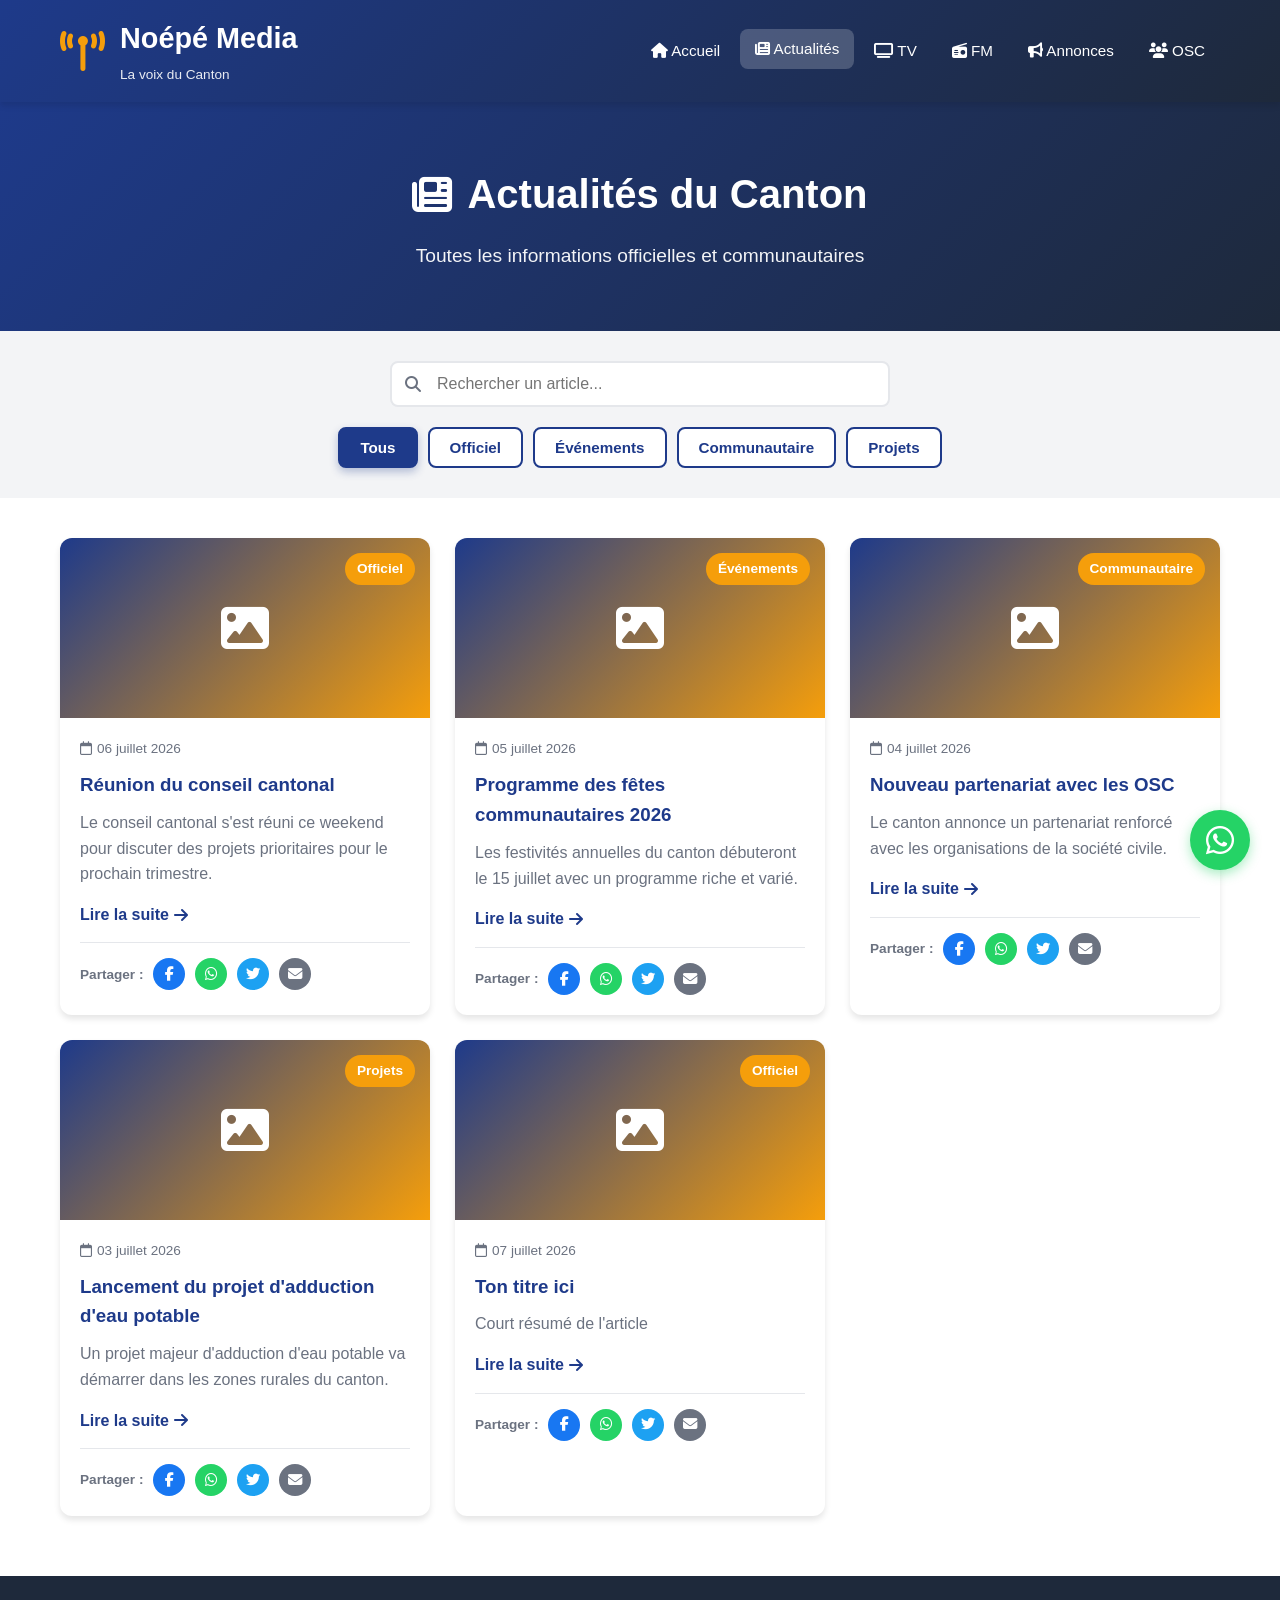
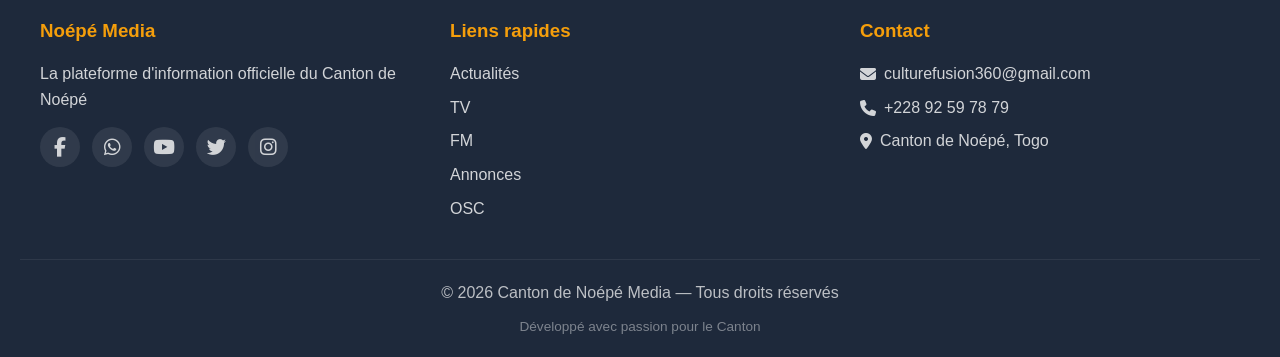
==== commit 7823762d: "Ajout système annonces avec Google Sheets + agrandissement vidéo" ====
--- a/actualites.html
+++ b/actualites.html
@@ -5,7 +5,7 @@
   <meta name="viewport" content="width=device-width, initial-scale=1.0">
   <title>Actualités - Canton de Noépé Media</title>
   
-  <!-- MÉTADONNÉES POUR PARTAGE SOCIAL (Open Graph) -->
+  <!-- MÉTADONNÉES POUR PARTAGE SOCIAL -->
   <meta property="og:title" content="Actualités - Noépé Media">
   <meta property="og:description" content="Toutes les informations officielles et communautaires du Canton de Noépé">
   <meta property="og:image" content="https://mario12185.github.io/noepe-media/images/logo.png">
@@ -13,21 +13,19 @@
   <meta property="og:type" content="website">
   <meta property="og:locale" content="fr_FR">
   
-  <!-- Twitter Card -->
   <meta name="twitter:card" content="summary_large_image">
   <meta name="twitter:title" content="Actualités - Noépé Media">
   <meta name="twitter:description" content="Toutes les informations officielles et communautaires du Canton de Noépé">
   <meta name="twitter:image" content="https://mario12185.github.io/noepe-media/images/logo.png">
   
-  <!-- Description SEO -->
-  <meta name="description" content="Actualités officielles et communautaires du Canton de Noépé. Restez informé sur les projets, événements et décisions du canton.">
-  
-  <!-- Favicon -->
+  <meta name="description" content="Actualités officielles et communautaires du Canton de Noépé.">
+  
   <link rel="icon" type="image/png" href="images/favicon.png">
-  
-  <!-- Styles -->
   <link rel="stylesheet" href="style.css">
   <link rel="stylesheet" href="https://cdnjs.cloudflare.com/ajax/libs/font-awesome/6.4.0/css/all.min.css">
+  
+  <!-- SCRIPT GOOGLE SHEETS -->
+  <script src="google-sheets.js"></script>
 </head>
 
 <body>
@@ -66,7 +64,7 @@
         <i class="fas fa-search"></i>
         <input type="text" id="searchInput" placeholder="Rechercher un article..." onkeyup="filtrerActualites()">
       </div>
-      <div class="filter-buttons">
+      <div class="filter-buttons" id="filterButtons">
         <button class="filter-btn active" onclick="filtrerParCategorie('Tous')">Tous</button>
         <button class="filter-btn" onclick="filtrerParCategorie('Officiel')">Officiel</button>
         <button class="filter-btn" onclick="filtrerParCategorie('Communautaire')">Communautaire</button>
@@ -79,7 +77,10 @@
   <!-- LISTE DES ACTUALITÉS -->
   <section class="news-list">
     <div class="news-grid" id="actualitesContainer">
-      <!-- Les actualités seront chargées ici dynamiquement -->
+      <p style="text-align:center; grid-column: 1/-1; padding: 40px;">
+        <i class="fas fa-spinner fa-spin" style="font-size: 2rem; color: var(--primary);"></i><br>
+        Chargement des actualités depuis Google Sheets...
+      </p>
     </div>
   </section>
 
@@ -90,21 +91,11 @@
         <h3>Noépé Media</h3>
         <p>La plateforme d'information officielle du Canton de Noépé</p>
         <div class="social-links">
-          <a href="https://facebook.com/noepemedia" target="_blank" title="Facebook" class="facebook">
-            <i class="fab fa-facebook-f"></i>
-          </a>
-          <a href="https://wa.me/22892597879" target="_blank" title="WhatsApp" class="whatsapp">
-            <i class="fab fa-whatsapp"></i>
-          </a>
-          <a href="https://youtube.com/@noepemedia" target="_blank" title="YouTube" class="youtube">
-            <i class="fab fa-youtube"></i>
-          </a>
-          <a href="https://twitter.com/noepemedia" target="_blank" title="Twitter" class="twitter">
-            <i class="fab fa-twitter"></i>
-          </a>
-          <a href="https://instagram.com/noepemedia" target="_blank" title="Instagram" class="instagram">
-            <i class="fab fa-instagram"></i>
-          </a>
+          <a href="https://facebook.com/noepemedia" target="_blank" title="Facebook" class="facebook"><i class="fab fa-facebook-f"></i></a>
+          <a href="https://wa.me/22892597879" target="_blank" title="WhatsApp" class="whatsapp"><i class="fab fa-whatsapp"></i></a>
+          <a href="https://youtube.com/@noepemedia" target="_blank" title="YouTube" class="youtube"><i class="fab fa-youtube"></i></a>
+          <a href="https://twitter.com/noepemedia" target="_blank" title="Twitter" class="twitter"><i class="fab fa-twitter"></i></a>
+          <a href="https://instagram.com/noepemedia" target="_blank" title="Instagram" class="instagram"><i class="fab fa-instagram"></i></a>
         </div>
       </div>
       <div class="footer-section">
@@ -133,18 +124,76 @@
     <i class="fab fa-whatsapp"></i>
   </a>
 
-  <!-- SCRIPT POUR CHARGER LES ACTUALITÉS -->
+  <!-- SCRIPT -->
   <script>
     let toutesLesActualites = [];
-
-    fetch('data/actualites.json')
-      .then(response => response.json())
-      .then(data => {
-        toutesLesActualites = data.actualites;
-        afficherActualites(toutesLesActualites);
-      })
-      .catch(error => console.error('Erreur:', error));
-
+    let categoriesActives = new Set();
+
+    // CHARGER LES ACTUALITÉS DEPUIS GOOGLE SHEETS
+    async function chargerActualites() {
+      try {
+        // Essayer d'abord depuis Google Sheets
+        const actualites = await loadActualitesFromSheet();
+        
+        if (actualites && actualites.length > 0) {
+          console.log('✅ Actualités chargées depuis Google Sheets:', actualites.length);
+          toutesLesActualites = actualites.map(a => ({
+            id: a.id || Date.now(),
+            titre: a.titre || 'Sans titre',
+            categorie: a.categorie || 'Officiel',
+            date: a.date || new Date().toISOString().split('T')[0],
+            resume: a.resume || '',
+            contenu: a.contenu || '',
+            image: a.image || '',
+            lien: a.lien || '#'
+          }));
+          
+          // Générer les filtres dynamiquement
+          genererFiltres();
+          afficherActualites(toutesLesActualites);
+        } else {
+          // Si Google Sheets est vide, charger depuis le fichier JSON local
+          console.log('ℹ️ Google Sheets vide, chargement depuis fichier local...');
+          chargerDepuisJSON();
+        }
+      } catch (error) {
+        console.error('❌ Erreur Google Sheets, chargement depuis fichier local:', error);
+        chargerDepuisJSON();
+      }
+    }
+
+    // Fonction de secours : charger depuis le fichier JSON local
+    function chargerDepuisJSON() {
+      fetch('data/actualites.json')
+        .then(response => response.json())
+        .then(data => {
+          toutesLesActualites = data.actualites;
+          genererFiltres();
+          afficherActualites(toutesLesActualites);
+        })
+        .catch(error => {
+          console.error('Erreur:', error);
+          document.getElementById('actualitesContainer').innerHTML = 
+            '<p style="text-align:center; grid-column: 1/-1;">Impossible de charger les actualités</p>';
+        });
+    }
+
+    // Générer les boutons de filtres dynamiquement
+    function genererFiltres() {
+      categoriesActives.clear();
+      toutesLesActualites.forEach(a => {
+        if (a.categorie) categoriesActives.add(a.categorie);
+      });
+      
+      const filterButtons = document.getElementById('filterButtons');
+      let html = '<button class="filter-btn active" onclick="filtrerParCategorie(\'Tous\')">Tous</button>';
+      categoriesActives.forEach(cat => {
+        html += `<button class="filter-btn" onclick="filtrerParCategorie('${cat}')">${cat}</button>`;
+      });
+      filterButtons.innerHTML = html;
+    }
+
+    // Afficher les actualités
     function afficherActualites(actualites) {
       const container = document.getElementById('actualitesContainer');
       container.innerHTML = '';
@@ -161,7 +210,6 @@
           year: 'numeric'
         });
 
-        // Vérifier si une image existe
         const hasImage = actualite.image && actualite.image !== '';
         const imageClass = hasImage ? 'has-image' : '';
         
@@ -169,7 +217,6 @@
           ? `<img src="${actualite.image}" alt="${actualite.titre}" onerror="this.style.display='none'; this.parentElement.querySelector('i').style.display='block';">`
           : '<i class="fas fa-image"></i>';
 
-        // URL de partage
         const shareUrl = encodeURIComponent(window.location.href);
         const shareTitle = encodeURIComponent(actualite.titre);
         const shareText = encodeURIComponent(actualite.resume);
@@ -187,21 +234,12 @@
               <p>${actualite.resume}</p>
               <a href="${actualite.lien}" class="read-more">Lire la suite <i class="fas fa-arrow-right"></i></a>
               
-              <!-- BOUTONS DE PARTAGE -->
               <div class="share-buttons">
                 <span class="share-label">Partager :</span>
-                <a href="https://www.facebook.com/sharer/sharer.php?u=${shareUrl}" target="_blank" class="share-btn facebook" title="Partager sur Facebook">
-                  <i class="fab fa-facebook-f"></i>
-                </a>
-                <a href="https://wa.me/?text=${shareTitle}%20${shareUrl}" target="_blank" class="share-btn whatsapp" title="Partager sur WhatsApp">
-                  <i class="fab fa-whatsapp"></i>
-                </a>
-                <a href="https://twitter.com/intent/tweet?text=${shareTitle}&url=${shareUrl}" target="_blank" class="share-btn twitter" title="Partager sur Twitter">
-                  <i class="fab fa-twitter"></i>
-                </a>
-                <a href="mailto:?subject=${shareTitle}&body=${shareText}%20${shareUrl}" class="share-btn email" title="Partager par email">
-                  <i class="fas fa-envelope"></i>
-                </a>
+                <a href="https://www.facebook.com/sharer/sharer.php?u=${shareUrl}" target="_blank" class="share-btn facebook" title="Partager sur Facebook"><i class="fab fa-facebook-f"></i></a>
+                <a href="https://wa.me/?text=${shareTitle}%20${shareUrl}" target="_blank" class="share-btn whatsapp" title="Partager sur WhatsApp"><i class="fab fa-whatsapp"></i></a>
+                <a href="https://twitter.com/intent/tweet?text=${shareTitle}&url=${shareUrl}" target="_blank" class="share-btn twitter" title="Partager sur Twitter"><i class="fab fa-twitter"></i></a>
+                <a href="mailto:?subject=${shareTitle}&body=${shareText}%20${shareUrl}" class="share-btn email" title="Partager par email"><i class="fas fa-envelope"></i></a>
               </div>
             </div>
           </article>
@@ -210,6 +248,7 @@
       });
     }
 
+    // Filtrer par catégorie
     function filtrerParCategorie(categorie) {
       document.querySelectorAll('.filter-btn').forEach(btn => {
         btn.classList.remove('active');
@@ -226,6 +265,7 @@
       }
     }
 
+    // Recherche
     function filtrerActualites() {
       const recherche = document.getElementById('searchInput').value.toLowerCase();
       const actualitesFiltrees = toutesLesActualites.filter(a => 
@@ -234,6 +274,9 @@
       );
       afficherActualites(actualitesFiltrees);
     }
+
+    // Démarrer le chargement
+    chargerActualites();
   </script>
 
 </body>
--- a/style.css
+++ b/style.css
@@ -381,7 +381,6 @@
   transition: gap 0.3s;
 }
 .read-more:hover { gap: 10px; }
-
 /* ============================================
    CARTES - VIDÉOS TV
    ============================================ */
@@ -392,6 +391,19 @@
   border-radius: var(--radius);
   overflow: hidden;
   margin-bottom: 20px;
+  position: relative;
+  width: 100%;
+  padding-bottom: 56.25%; /* Ratio 16:9 pour vidéo HD */
+  height: 0;
+}
+
+.video-container iframe {
+  position: absolute;
+  top: 0;
+  left: 0;
+  width: 100%;
+  height: 100%;
+  border: none;
 }
 
 .video-info {
@@ -461,10 +473,10 @@
   opacity: 0.8;
 }
 
-.video-duration {
+.video-duration,
+.video-platform {
   position: absolute;
   bottom: 10px;
-  right: 10px;
   background: rgba(0,0,0,0.8);
   color: var(--white);
   padding: 5px 10px;
@@ -472,6 +484,14 @@
   font-size: 0.85rem;
   font-weight: 600;
   z-index: 2;
+}
+
+.video-duration {
+  right: 10px;
+}
+
+.video-platform {
+  left: 10px;
 }
 
 .video-card-content { padding: 20px; }
@@ -921,4 +941,120 @@
   .cta-buttons {
     flex-direction: column;
   }
+}
+
+/* ============================================
+   INDICATEUR DE PLATEFORME VIDÉO
+   ============================================ */
+.video-platform {
+  position: absolute;
+  top: 10px;
+  left: 10px;
+  background: rgba(0,0,0,0.7);
+  color: var(--white);
+  padding: 5px 10px;
+  border-radius: 5px;
+  font-size: 1rem;
+  z-index: 2;
+}
+
+.social-links a.tiktok:hover {
+  background: #000000;
+}
+
+.share-btn.tiktok {
+  background: #000000;
+}
+
+/* ============================================
+   CARTES - ANNONCES (VERSION AMÉLIORÉE)
+   ============================================ */
+.ad-card {
+  background: var(--white);
+  border-radius: var(--radius);
+  overflow: hidden;
+  box-shadow: var(--shadow);
+  transition: all 0.3s;
+  border-left: 4px solid var(--secondary);
+}
+
+.ad-card:hover {
+  transform: translateY(-5px);
+  box-shadow: 0 8px 16px rgba(0,0,0,0.15);
+}
+
+.ad-image {
+  background: linear-gradient(135deg, var(--secondary), #fbbf24);
+  height: 180px;
+  display: flex;
+  align-items: center;
+  justify-content: center;
+  color: var(--white);
+  font-size: 3rem;
+  position: relative;
+  overflow: hidden;
+}
+
+.ad-image img {
+  width: 100%;
+  height: 100%;
+  object-fit: cover;
+  display: block;
+}
+
+.ad-image.has-image i {
+  display: none;
+}
+
+.ad-category {
+  position: absolute;
+  top: 15px;
+  right: 15px;
+  background: var(--primary);
+  color: var(--white);
+  padding: 5px 12px;
+  border-radius: 20px;
+  font-size: 0.85rem;
+  font-weight: 600;
+}
+
+.ad-content {
+  padding: 20px;
+}
+
+.ad-content h4 {
+  color: var(--primary);
+  margin-bottom: 10px;
+  font-size: 1.3rem;
+}
+
+.ad-commercant {
+  color: var(--text-light);
+  font-weight: 600;
+  margin-bottom: 10px;
+  display: flex;
+  align-items: center;
+  gap: 8px;
+}
+
+.ad-contact {
+  display: flex;
+  flex-direction: column;
+  gap: 8px;
+  margin-top: 15px;
+  padding-top: 15px;
+  border-top: 1px solid #e5e7eb;
+}
+
+.ad-contact span {
+  display: flex;
+  align-items: center;
+  gap: 8px;
+  color: var(--text-light);
+  font-size: 0.9rem;
+}
+
+.ad-contact i {
+  color: var(--primary);
+  width: 20px;
 }
